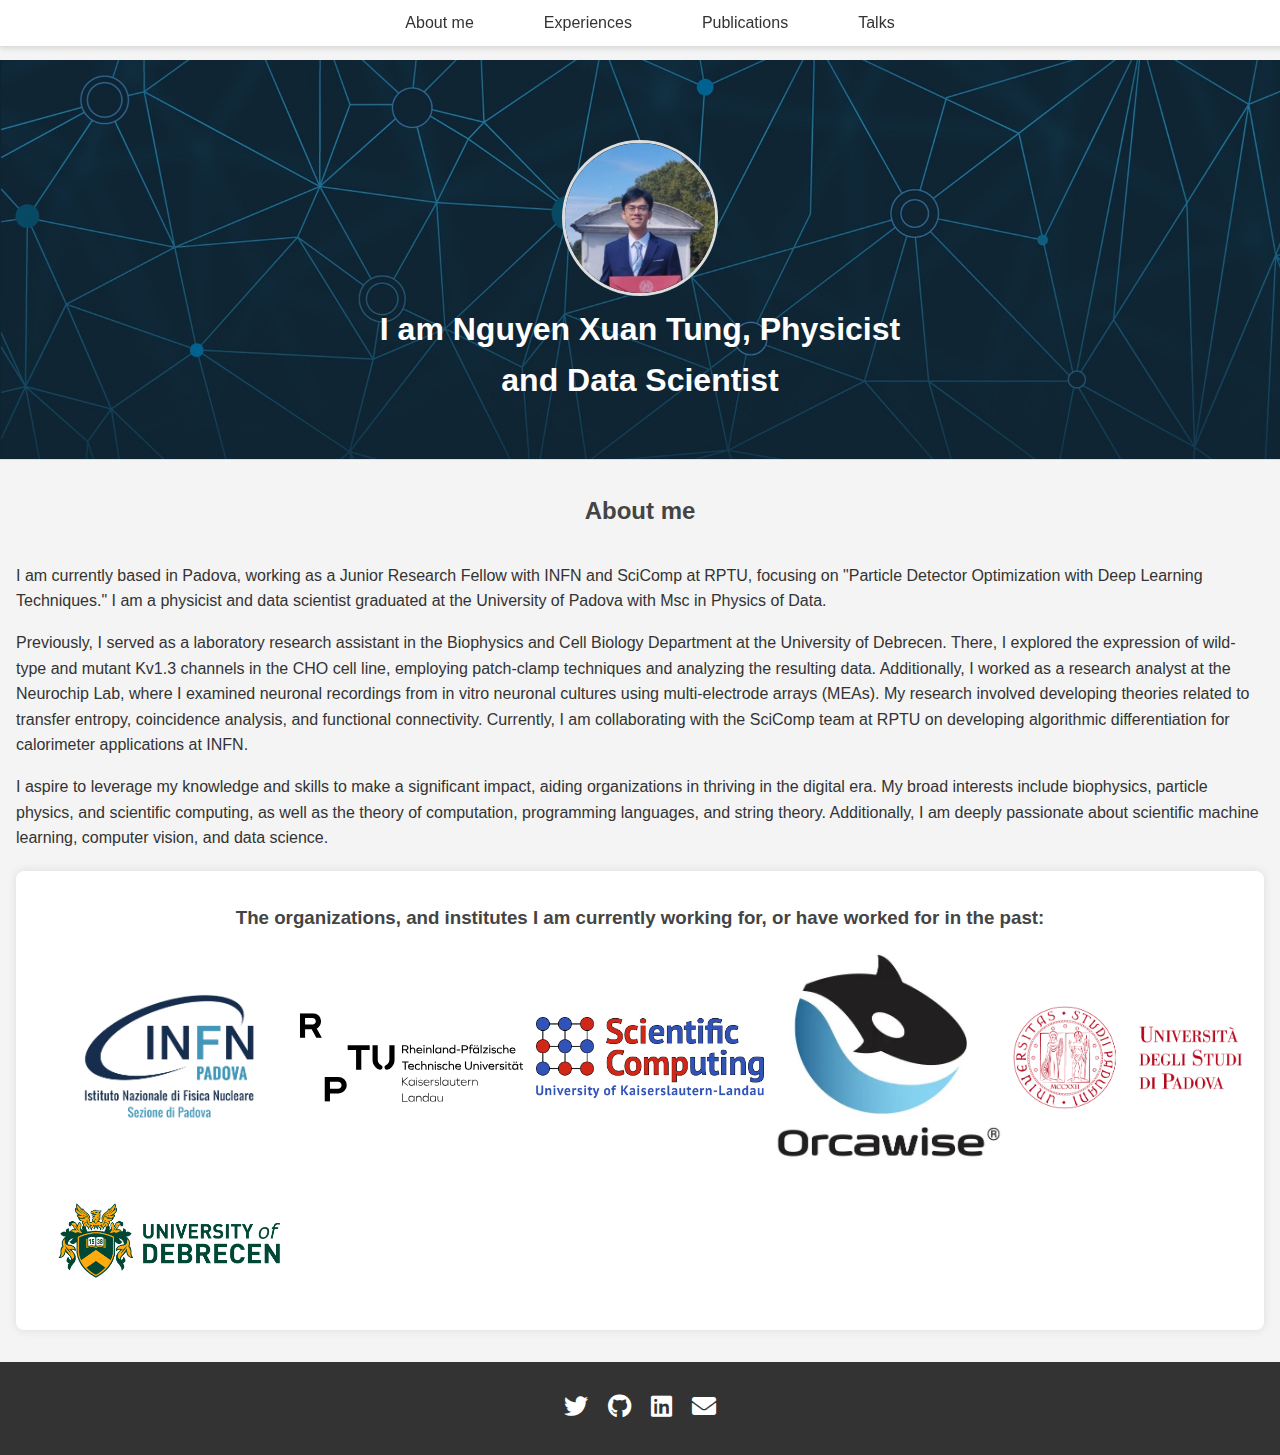
==== index.html @ 081426d7 "Update" ====
<!DOCTYPE HTML>
<html>
<head>
    <title>Nguyen Xuan Tung</title>
    <meta charset="utf-8" />
    <meta name="viewport" content="width=device-width, initial-scale=1, user-scalable=no" />
    <link rel="stylesheet" href="assets/css/main.css" />
    <link rel="stylesheet" type="text/css" href="assets/css/styles.css" />
    <link rel="shortcut icon" type="image/x-icon" href="images/favicon/favicon.ico?" />
    <meta name="google-site-verification" content="pSEhyk-pzzrIVkWPV1Ul96aa9kQzAQchUKlB59M6P-0" />
    <!-- FontAwesome CDN -->
    <link rel="stylesheet" href="https://cdnjs.cloudflare.com/ajax/libs/font-awesome/5.15.4/css/all.min.css" />
    <meta name="viewport" content="width=device-width, initial-scale=1">
</head>

<body class="is-preload">

<!-- Navigation -->
<nav>
    <div class="nav navbar-nav navbar-nav-first">
        <ul>
            <li><a href="index.html">About me</a></li>
            <li><a href="experiences.html">Experiences</a></li>
            <li><a href="publications.html">Publications</a></li>
            <li><a href="talks.html">Talks</a></li>
        </ul>
    </div>
</nav>

<!-- Header -->
<header id="header">
    <div class="inner">
        <a href="#" class="image avatar"><img src="images/avatar.jpeg" alt="" class="avatar-image"/></a>
        <h1 class="white-text"><strong>I am Nguyen Xuan Tung</strong>, Physicist<br />
        and Data Scientist<br /> </h1>
    </div>
</header>

<!-- Main -->
<div id="main">
    <!-- One -->
    <section id="one">
        <header class="major">
            <h2>About me</h2>
        </header>
        <p>I am currently based in Padova, working as a Junior Research Fellow with INFN and SciComp at RPTU, focusing on "Particle Detector Optimization with Deep Learning Techniques." I am a physicist and data scientist graduated at the University of Padova with Msc in Physics of Data.</p>
        <p>Previously, I served as a laboratory research assistant in the Biophysics and Cell Biology Department at the University of Debrecen. There, I explored the expression of wild-type and mutant Kv1.3 channels in the CHO cell line, employing patch-clamp techniques and analyzing the resulting data. Additionally, I worked as a research analyst at the Neurochip Lab, where I examined neuronal recordings from in vitro neuronal cultures using multi-electrode arrays (MEAs). My research involved developing theories related to transfer entropy, coincidence analysis, and functional connectivity.
            Currently, I am collaborating with the SciComp team at RPTU on developing algorithmic differentiation for calorimeter applications at INFN.</p>
        <p>I aspire to leverage my knowledge and skills to make a significant impact, aiding organizations in thriving in the digital era. My broad interests include biophysics, particle physics, and scientific computing, as well as the theory of computation, programming languages, and string theory. Additionally, I am deeply passionate about scientific machine learning, computer vision, and data science.</p>

        <!-- Affiliations Section -->
        <div class="affiliations-section">
            <h3>The organizations, and institutes I am currently working for, or have worked for in the past:</h3>
            <div class="affiliations-grid">
                <div class="affiliation-item">
                    <a href="https://www.pd.infn.it/eng/"><img src="images/infn.png" alt="INFN Logo" /></a>
                </div>
                <div class="affiliation-item">
                    <a href="https://www.uni-kl.de/en/"><img src="images/RPTU_Logo.svg" alt="RPTU Logo" /></a>
                </div>
                <div class="affiliation-item">
                    <a href="https://www.scicomp.uni-kl.de"><img src="images/scicomp_rptu_old_color_layer_1_141.png" alt="SciComp Logo" /></a>
                </div>
                <div class="affiliation-item">
                    <a href="https://www.orcawise.com"><img src="images/orcawise-logo.png" alt="Orcawise Logo" /></a>
                </div>
                <div class="affiliation-item">
                    <a href="https://www.unipd.it/en/"><img src="images/unipd-universita-di-padova.png" alt="University of Padova Logo" /></a>
                </div>
                <div class="affiliation-item">
                    <a href="https://edu.unideb.hu/"><img src="images/ud-logo-en.png" alt="University of Debrecen Logo" /></a>
                </div>
            </div>
        </div>
    </section>
</div>

<!-- Footer -->
<footer id="footer">
    <div class="inner">
        <ul class="icons">
            <li><a href="https://x.com/XunTngNguyn13" class="icon brands fab fa-twitter"><span class="label"></span></a></li>
            <li><a href="https://github.com/Tungcg1906" class="icon brands fab fa-github"><span class="label"></span></a></li>
            <li><a href="https://www.linkedin.com/in/tungnguyen1998/" class="icon brands fab fa-linkedin"><span class="label"></span></a></li>
            <li><a href="mailto:tungcg1906@gmail.com" class="icon solid fas fa-envelope"><span class="label"></span></a></li>
        </ul>
    </div>
</footer>

</body>
</html>
---- assets/css/main.css ----
/* main.css */

html, body {
    height: 100%;
    margin: 0;
    padding: 0;
}

body {
    font-family: Arial, sans-serif;
    line-height: 1.6;
    color: #333;
    background-color: #f4f4f4;
    display: flex;
    flex-direction: column;
}

a {
    color: #007bff;
    text-decoration: none;
}

a:hover {
    text-decoration: underline;
}

h1, h2, h3 {
    color: #444;
    margin-top: 0;
}

ul {
    padding: 0;
    list-style: none;
}

img {
    max-width: 100%;
    height: auto;
}

/* Header */
#header {
    background-image: url('bg.jpg'); 
    background-size: cover;
    background-position: center;
    padding: 2em 0;
    text-align: center;
    border-bottom: 1px solid #ddd;
}

#header .inner {
    max-width: 800px;
    margin: 0 auto;
    color: #e0e0e0; /* Change the text color to white for better contrast with the background image */
}

#header .avatar-image {
    width: 150px;
    height: 150px;
    border-radius: 50%;
    border: 3px solid #ddd;
}

/* Main content */
#wrapper {
    flex: 1;
}

#main {
    padding: 2em 1em;
}

#main .major {
    text-align: center;
    margin-bottom: 2em;
}

/* Navigation bar */

/* Responsive adjustments */
@media screen and (max-width: 768px) {
    .nav ul {
        display: flex;
        flex-direction: column;
        align-items: center;
    }

    .nav ul li {
        float: none;
        margin-bottom: 10px; /* Adjust spacing between menu items */
    }
}

/* Affiliations section */
.affiliations-section {
    background: #fff;
    padding: 2em;
    border-radius: 8px;
    box-shadow: 0 0 10px rgba(0,0,0,0.1);
    margin-top: 2em;
}

.affiliations-section h3 {
    text-align: center;
    margin-bottom: 1em;
}

.affiliations-grid {
    display: flex;
    flex-wrap: wrap;
    justify-content: center;
    gap: 20px;
}

.experience-item {
    background: #fff;
    padding: 20px;
    border-radius: 8px;
    box-shadow: 0 0 10px rgba(0,0,0,0.1);
    margin-bottom: 20px;
}

.experience-item h3 {
    display: flex;
    align-items: center;
    margin-bottom: 10px;
}

.experience-item h3 img {
    max-width: 80px;
    margin-left: 10px;
}

.experience-item .details {
    font-size: 1.1em;
    color: #555;
    margin-bottom: 10px;
}

.experience-item .bullet-points {
    font-size: 1.1em;
    line-height: 1.6;
}

.experience-item .bullet-points li {
    margin-bottom: 8px;
}

.experience-item ul {
    list-style: disc; /* This will show standard disc bullet points */
  }

/* Footer */
#footer {
    background: #333;
    color: #fff;
    padding: 1em 0;
    text-align: center;
}

#footer .inner {
    max-width: 800px;
    margin: 0 auto;
}

#footer .icons {
    display: flex;
    justify-content: center;
    list-style: none;
    padding: 0;
}

#footer .icons li {
    margin: 0 10px;
}

#footer .icons a {
    color: #fff;
    font-size: 1.5em;
}

#footer .icons a:hover {
    color: #007bff;
}

/* FontAwesome icons */
@import url('https://cdnjs.cloudflare.com/ajax/libs/font-awesome/5.15.4/css/all.min.css');
---- assets/css/styles.css ----
/* styles.css */

/* Navigation */
nav {
    background-color: transparent;
    padding: 10px;
    border-bottom: none;
    text-align: center;
}

nav ul {
    margin: 0;
    padding: 0;
    list-style: none;
    display: flex;
    justify-content: center;
}

nav ul li {
    display: inline;
    margin: 0 15px;
}

nav ul li a {
    color: #333;
    text-decoration: none;
    padding: 10px 20px;
}

nav ul li a:hover {
    background-color: #e0e0e0;
    border-radius: 4px;
}

/* Affiliations Section */
.affiliations-section {
    margin-top: 20px;
}

.affiliations-section h3 {
    margin-bottom: 10px;
}

.affiliations-section img {
    max-width: 100%;
    height: auto;
    margin: 10px;
    vertical-align: middle;
}

.affiliations-section .affiliation-item {
    display: flex;
    justify-content: center;
    align-items: center;
    margin-bottom: 10px;
}

.affiliations-grid {
    display: grid;
    grid-template-columns: repeat(auto-fit, minmax(200px, 1fr));
    gap: 10px;
}

/* Custom Hover Effects */
.nav.navbar-nav.navbar-nav-first li a:hover {
    text-decoration: underline;
}
html, body {
    height: 100%;
    margin: 0;
    display: flex;
    flex-direction: column;
}

body {
    font-family: Arial, sans-serif;
    line-height: 1.6;
    color: #333;
    background-color: #f4f4f4;
}

.content {
    flex: 1;
    display: flex;
    flex-direction: column;
}

#main {
    flex: 1;
}

#footer {
    background: #333;
    color: #fff;
    padding: 1em 0;
    text-align: center;
}
/* Navigation */
nav {
    background-color: #fff; /* Ensure the background color is solid for readability */
    padding: 10px;
    border-bottom: 1px solid #ddd; /* Add a border for separation */
    text-align: center;
    width: 100%; /* Ensure it spans the full width */
    position: fixed; /* Fix the navigation bar at the top */
    top: 0;
    left: 0;
    z-index: 1000; /* Ensure it stays on top of other elements */
    box-shadow: 0 2px 5px rgba(0,0,0,0.1); /* Add a subtle shadow for depth */
}

body {
    margin-top: 60px; /* Add margin to the top of the body to prevent content from being hidden behind the nav */
}

nav ul {
    margin: 0;
    padding: 0;
    list-style: none;
    display: flex;
    justify-content: center;
}

nav ul li {
    display: inline;
    margin: 0 15px;
}

nav ul li a {
    color: #333;
    text-decoration: none;
    padding: 10px 20px;
}

nav ul li a:hover {
    background-color: #e0e0e0;
    border-radius: 4px;
}

/* Adjust the header padding to account for fixed navigation */
#header {
    padding-top: 80px; /* Adjust as necessary for your design */
}
.white-text {
    color: #fff; /* White color */
}
html {
    overflow-y: scroll;
}
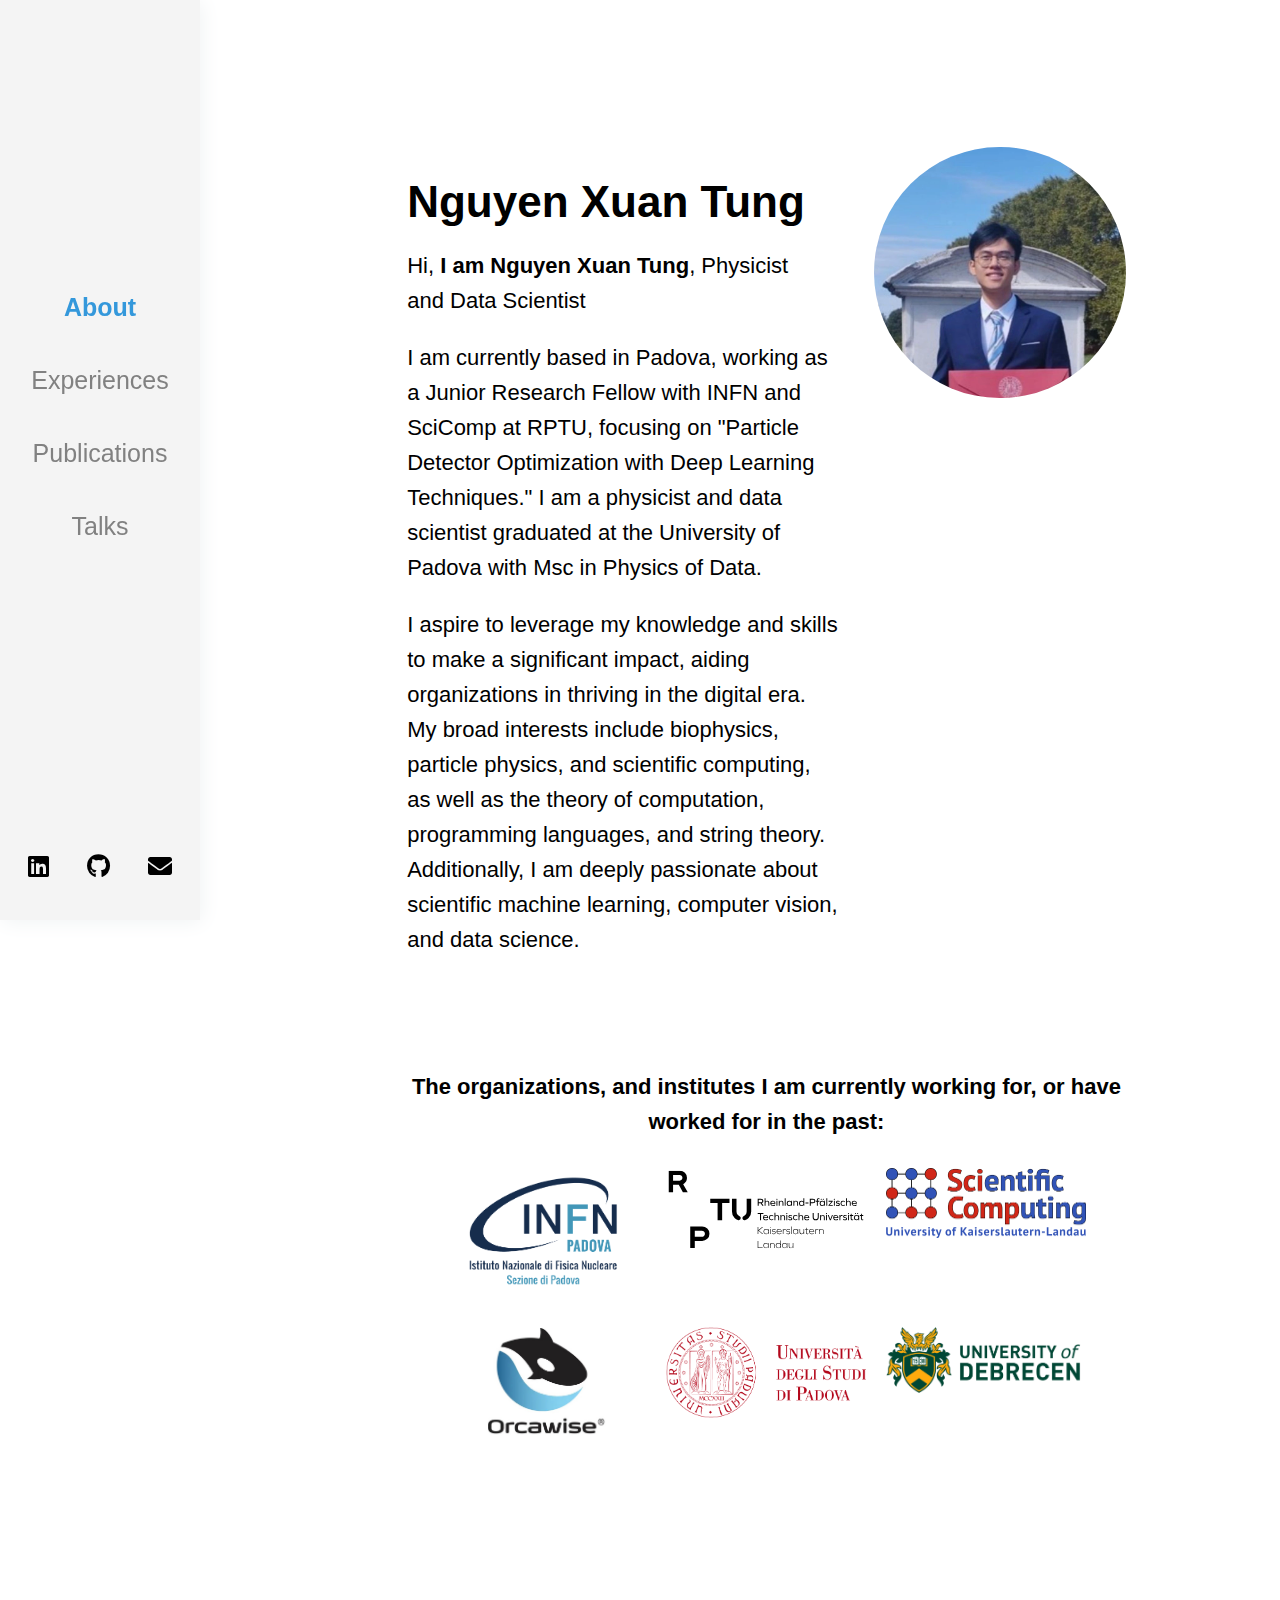
==== commit b2218135: "Update the template" ====
--- a/index.html
+++ b/index.html
@@ -1,56 +1,66 @@
 <!DOCTYPE HTML>
 <html>
 <head>
-    <title>Nguyen Xuan Tung</title>
     <meta charset="utf-8" />
     <meta name="viewport" content="width=device-width, initial-scale=1, user-scalable=no" />
-    <link rel="stylesheet" href="assets/css/main.css" />
-    <link rel="stylesheet" type="text/css" href="assets/css/styles.css" />
-    <link rel="shortcut icon" type="image/x-icon" href="images/favicon/favicon.ico?" />
+    <link rel="stylesheet" href="stylesheet.css">
+    <link rel="shortcut icon" type="image/x-icon" href="images/favicon/favicon.ico" />
+    <link rel="icon" type="image/png" sizes="32x32" href="images/favicon/favicon-32x32.png" />
+    <link rel="icon" type="image/png" sizes="16x16" href="images/favicon/favicon-16x16.png" />
+    <link rel="apple-touch-icon" sizes="180x180" href="images/favicon/apple-touch-icon.png" />
+    <link rel="manifest" href="images/favicon/site.webmanifest" />
+    <link rel="mask-icon" href="images/favicon/safari-pinned-tab.svg" color="#5bbad5">
+    <meta name="msapplication-TileColor" content="#da532c">
+    <meta name="msapplication-config" content="images/favicon/browserconfig.xml">
+    <meta name="theme-color" content="#ffffff">
     <meta name="google-site-verification" content="pSEhyk-pzzrIVkWPV1Ul96aa9kQzAQchUKlB59M6P-0" />
     <!-- FontAwesome CDN -->
     <link rel="stylesheet" href="https://cdnjs.cloudflare.com/ajax/libs/font-awesome/5.15.4/css/all.min.css" />
     <meta name="viewport" content="width=device-width, initial-scale=1">
 </head>
 
-<body class="is-preload">
+<body class="index-background">
 
-<!-- Navigation -->
-<nav>
-    <div class="nav navbar-nav navbar-nav-first">
-        <ul>
-            <li><a href="index.html">About me</a></li>
-            <li><a href="experiences.html">Experiences</a></li>
-            <li><a href="publications.html">Publications</a></li>
-            <li><a href="talks.html">Talks</a></li>
-        </ul>
+    <div class="sidenav">
+        <div class="navblock">
+            <div class="navblock_text">
+                <a id="about-link" class="nav-link" href="./index.html">About</a>
+                <a id="experiences-link" class="nav-link" href="./experiences.html">Experiences</a>
+                <a id="research-link" class="nav-link" href="./publications.html">Publications</a>
+                <a id="portfolio-link" class="nav-link" href="./talks.html">Talks</a>
+            </div>
+        </div>
+        <div class="social_links">
+            <a class="about_links" target="blank" href="https://www.linkedin.com/in/tungnguyen1998/">
+                <i class="fab fa-linkedin"></i>
+            </a>
+            <a class="about_links" target="blank" href="https://github.com/Tungcg1906">
+                <i class="fab fa-github"></i>
+            </a>
+            <a class="about_links" target="blank" href="mailto:tungcg1906@gmail.com">
+                <i class="icon solid fas fa-envelope"></i>
+            </a>
+        </div>
     </div>
-</nav>
-
-<!-- Header -->
-<header id="header">
-    <div class="inner">
-        <a href="#" class="image avatar"><img src="images/avatar.jpeg" alt="" class="avatar-image"/></a>
-        <h1 class="white-text"><strong>I am Nguyen Xuan Tung</strong>, Physicist<br />
-        and Data Scientist<br /> </h1>
-    </div>
-</header>
-
-<!-- Main -->
-<div id="main">
-    <!-- One -->
-    <section id="one">
-        <header class="major">
-            <h2>About me</h2>
-        </header>
-        <p>I am currently based in Padova, working as a Junior Research Fellow with INFN and SciComp at RPTU, focusing on "Particle Detector Optimization with Deep Learning Techniques." I am a physicist and data scientist graduated at the University of Padova with Msc in Physics of Data.</p>
-        <p>Previously, I served as a laboratory research assistant in the Biophysics and Cell Biology Department at the University of Debrecen. There, I explored the expression of wild-type and mutant Kv1.3 channels in the CHO cell line, employing patch-clamp techniques and analyzing the resulting data. Additionally, I worked as a research analyst at the Neurochip Lab, where I examined neuronal recordings from in vitro neuronal cultures using multi-electrode arrays (MEAs). My research involved developing theories related to transfer entropy, coincidence analysis, and functional connectivity.
-            Currently, I am collaborating with the SciComp team at RPTU on developing algorithmic differentiation for calorimeter applications at INFN.</p>
-        <p>I aspire to leverage my knowledge and skills to make a significant impact, aiding organizations in thriving in the digital era. My broad interests include biophysics, particle physics, and scientific computing, as well as the theory of computation, programming languages, and string theory. Additionally, I am deeply passionate about scientific machine learning, computer vision, and data science.</p>
+    
+    <div class="main">
+        <div class="profile-container">
+            <div class="profile-text">
+                <h1>Nguyen Xuan Tung</h1>
+                <p>Hi, <strong>I am Nguyen Xuan Tung</strong>, Physicist<br />
+                   and Data Scientist<br /> 
+                </p>
+                <p>I am currently based in Padova, working as a Junior Research Fellow with INFN and SciComp at RPTU, focusing on "Particle Detector Optimization with Deep Learning Techniques." I am a physicist and data scientist graduated at the University of Padova with Msc in Physics of Data.</p>
+                <p>I aspire to leverage my knowledge and skills to make a significant impact, aiding organizations in thriving in the digital era. My broad interests include biophysics, particle physics, and scientific computing, as well as the theory of computation, programming languages, and string theory. Additionally, I am deeply passionate about scientific machine learning, computer vision, and data science.</p>
+            </div>
+            <div class="profile-photo">
+                <img src="./images/avatar.webp" alt="Nguyen Xuan Tung" class="about_photo">
+            </div>
+        </div>
 
         <!-- Affiliations Section -->
         <div class="affiliations-section">
-            <h3>The organizations, and institutes I am currently working for, or have worked for in the past:</h3>
+            <h4>The organizations, and institutes I am currently working for, or have worked for in the past:</h4>
             <div class="affiliations-grid">
                 <div class="affiliation-item">
                     <a href="https://www.pd.infn.it/eng/"><img src="images/infn.png" alt="INFN Logo" /></a>
@@ -62,8 +72,8 @@
                     <a href="https://www.scicomp.uni-kl.de"><img src="images/scicomp_rptu_old_color_layer_1_141.png" alt="SciComp Logo" /></a>
                 </div>
                 <div class="affiliation-item">
-                    <a href="https://www.orcawise.com"><img src="images/orcawise-logo.png" alt="Orcawise Logo" /></a>
-                </div>
+                    <a href="https://www.orcawise.com"><img src="images/orcawise-logo.png" alt="Orcawise Logo" style="max-width: 60%; height: auto;" /></a>
+                </div>                
                 <div class="affiliation-item">
                     <a href="https://www.unipd.it/en/"><img src="images/unipd-universita-di-padova.png" alt="University of Padova Logo" /></a>
                 </div>
@@ -72,20 +82,36 @@
                 </div>
             </div>
         </div>
-    </section>
-</div>
 
-<!-- Footer -->
-<footer id="footer">
-    <div class="inner">
-        <ul class="icons">
-            <li><a href="https://x.com/XunTngNguyn13" class="icon brands fab fa-twitter"><span class="label"></span></a></li>
-            <li><a href="https://github.com/Tungcg1906" class="icon brands fab fa-github"><span class="label"></span></a></li>
-            <li><a href="https://www.linkedin.com/in/tungnguyen1998/" class="icon brands fab fa-linkedin"><span class="label"></span></a></li>
-            <li><a href="mailto:tungcg1906@gmail.com" class="icon solid fas fa-envelope"><span class="label"></span></a></li>
-        </ul>
     </div>
-</footer>
+    
+    <script>
+        // Function to highlight the current active link
+        function setActiveLink() {
+            const links = document.querySelectorAll('.navblock_text a');
+            links.forEach(link => {
+                link.classList.remove('active');
+            });
 
+            // Get the current URL
+            const currentPath = window.location.pathname;
+
+            // Set the active class based on the current URL
+            if (currentPath.includes('index.html')) {
+                document.getElementById('about-link').classList.add('active');
+            } else if (currentPath.includes('experiences.html')) {
+                document.getElementById('experiences-link').classList.add('active');
+            } else if (currentPath.includes('research.html')) {
+                document.getElementById('research-link').classList.add('active');
+            } else if (currentPath.includes('portfolio.html')) {
+                document.getElementById('portfolio-link').classList.add('active');
+            } else if (currentPath.includes('blog.html')) {
+                document.getElementById('blog-link').classList.add('active');
+            }
+        }
+
+        // Call the function to set the active link on page load
+        window.onload = setActiveLink;
+    </script>
 </body>
 </html>
--- a/stylesheet.css
+++ b/stylesheet.css
@@ -0,0 +1,408 @@
+body {
+  font-family: "Lato", sans-serif;
+}
+
+/* Style page content */
+/* Background styling for only index.html */
+body.index-background {
+  /*background-image: url('./images/collision.gif'); */
+  background-size: cover; /* Ensures the background image covers the entire body */
+  background-repeat: no-repeat; /* Prevents the background image from repeating */
+  background-attachment: fixed; /* Keeps the background image fixed in the viewport */
+  height: 100vh; /* Make sure background covers full height of viewport */
+}
+
+.main {
+  margin-left: 20%; /* Same as your original styling */
+  font-size: 22px; /* Increased text size for scrolling */
+  line-height: 35px;
+  padding: 10%;
+  z-index: 1; /* Ensure content appears above background */
+  position: relative; /* Ensure content stays on top of background */
+}
+
+.sidenav {
+  height: 100%;
+  width: 20%;
+  position: fixed;
+  z-index: 1;
+  top: 0;
+  left: 0;
+  box-shadow: 2px 2px 20px #F0F3F4;
+  overflow-x: hidden;
+  display: flex;
+  flex-direction: column;
+  justify-content: space-between;
+}
+
+.navblock {
+  margin:auto;
+  width: 100%;
+}
+
+.navblock_text {
+  margin: auto;
+  width: 100%;
+  padding-top: 15%;
+  padding-bottom: 15%;
+}
+
+.navblock_text a {
+  padding: 26px 16px 26px 16px;
+  text-decoration: none;
+  text-align: center;
+  font-size: 25px;
+  color: #818181;
+  display: block;
+}
+
+.navblock_text a:hover {
+  color: #CFD8DC;
+}
+
+.footer {
+  position: relative;
+  left: 0;
+  bottom: 0;
+  width: 100%;
+  color: #818181;
+  text-align: center;
+}
+
+
+a {
+  color: #3498DB;
+  text-decoration: none;
+}
+
+.about_photo{
+  display: block;
+  margin-top: 5%;
+  width: 300px;
+  height:300px;
+  object-fit:cover;
+  border-radius:50%;
+  margin-left: auto;
+  margin-right: auto;
+}
+
+.about_logo{
+  display: block;
+  width: 40%;
+  margin-left: auto;
+  margin-right: auto;
+}
+
+.about_text {
+  text-align: center;
+}
+
+.about_links {
+  text-align: center;
+  padding: 5% 5% 5% 5%;
+}
+
+
+@media screen and (max-width: 700px) {
+  .sidenav {
+    width: 100%;
+    height: auto;
+    position: relative;
+    box-shadow: 0px 10px 40px #F0F3F4;
+  }
+  .sidenav a {
+    text-align: center;
+    float: none;
+  }
+  .navblock_text a {
+    padding: 16px;
+  }
+  .footer {
+    display: none;
+  }
+  .main {
+    margin-left: 0;
+    padding: 20% 4% 20% 4%;
+  }
+
+  .portfolio_image {
+    display: block;
+    max-width: 80%;
+  }
+}
+
+@media screen and (max-width: 1100px) {
+  .blog-container > div {
+    width: 100%;
+    min-height: 30vh;
+    margin: 10% 0% 10% 0%;
+  }
+  .portfolio-container > div {
+    width: 100%;
+  }
+
+}
+
+.about_links {
+  text-decoration: none;
+  color: black; /* Make the icons black */
+  font-size: 1.5em; /* Adjust the size as needed */
+  margin: 0 10px;
+}
+/* ################For index.html############### */
+.about_links i {
+  display: inline-block;
+  margin-right: 0; /* Remove any additional margin */
+}
+
+.about_links:hover {
+  color: #3498DB; /* Change color on hover if desired */
+}
+
+/* #################For experiences.html############## */
+body.experiences-page {
+  display: flex;
+  justify-content: center;
+  align-items: center;
+  flex-direction: column;
+  min-height: 100vh; /* Full height of the viewport */
+  margin: 0;
+}
+
+body.experiences-page .sidenav {
+  position: fixed;
+  left: 0;
+}
+
+body.experiences-page .experiences-content {
+  display: flex;
+  justify-content: center;
+  align-items: center;
+  flex-direction: column;
+  padding: 20px;
+}
+
+body.experiences-page .experience-item {
+  width: 100%;
+  max-width: 800px; /* Set a max-width to prevent it from getting too wide */
+  margin: 20px 0; /* Space between experience items */
+}
+
+/* #################For talks.html############## */
+body.talks-page {
+  display: flex;
+  justify-content: center;
+  align-items: center;
+  flex-direction: column;
+  min-height: 100vh; /* Full height of the viewport */
+  margin: 0;
+}
+
+body.talks-page .sidenav {
+  position: fixed;
+  left: 0;
+}
+
+body.talks-page .talks-content {
+  display: flex;
+  justify-content: center;
+  align-items: center;
+  flex-direction: column;
+  padding: 20px;
+}
+
+body.talks-page .talk-item {
+  width: 100%;
+  max-width: 800px; /* Set a max-width to prevent it from getting too wide */
+  margin: 20px 0; /* Space between talk items */
+}
+
+/* CSS for publications.html */
+body.publications-page {
+  display: flex;
+  justify-content: center;
+  align-items: center;
+  flex-direction: column;
+  min-height: 100vh; /* Full height of the viewport */
+  margin: 0;
+}
+
+body.publications-page .sidenav {
+  position: fixed;
+  left: 0;
+}
+
+body.publications-page .publications-content {
+  display: flex;
+  justify-content: center;
+  align-items: center;
+  flex-direction: column;
+  padding: 20px;
+}
+
+body.publications-page .publication-item {
+  width: 100%;
+  max-width: 800px; /* Set a max-width to prevent it from getting too wide */
+  margin: 20px 0; /* Space between publication items */
+}
+
+
+.sidenav {
+  width: 200px; /* Adjust width as needed */
+  position: fixed;
+  top: 0;
+  left: 0;
+  height: 100%;
+  background-color: #f4f4f4;
+  padding-top: 20px;
+  display: flex;
+  flex-direction: column;
+  justify-content: space-between;
+}
+
+.navblock_text {
+  display: flex;
+  flex-direction: column;
+  align-items: center;
+}
+
+.navblock_text a {
+  padding: 12px; /* Adjust padding for space around text */
+  margin-bottom: 20px; /* Increase margin to create space between links */
+  text-decoration: none;
+  text-align: center;
+  font-size: 25px;
+  color: #818181;
+  width: 100%;
+}
+
+.navblock_text a:hover {
+  color: #CFD8DC;
+}
+
+.navblock_text a.active {
+  color: #3498DB; /* Color for active link */
+  font-weight: bold;
+}
+
+.navblock_text a.active {
+  color: #3498DB; /* Color for active link */
+  font-weight: bold;
+}
+
+#main {
+  margin-left: 220px; /* Adjust to match sidebar width + some padding */
+  padding: 20px;
+  max-width: 800px;
+}
+
+header.major {
+  text-align: center;
+  margin-bottom: 40px;
+}
+
+header.major h2 {
+  font-size: 2.5em;
+}
+
+
+.affiliations-section {
+  text-align: center;
+  padding: 40px 0;
+}
+
+.affiliations-section h3 {
+  margin-bottom: 20px;
+  font-size: 1.8em;
+}
+
+.affiliations-grid {
+  display: flex;
+  flex-wrap: wrap;
+  justify-content: center;
+  gap: 20px;
+}
+
+.affiliation-item {
+  flex: 1 1 200px; /* Adjust the base width as needed */
+  max-width: 200px; /* Ensure items don’t get too wide */
+  text-align: center;
+}
+
+.affiliation-item img {
+  max-width: 100%;
+  height: auto;
+}
+
+.experience-item {
+  margin-bottom: 30px;
+}
+
+.experience-item h3 {
+  font-size: 1.5em;
+  margin-bottom: 10px;
+}
+
+.details {
+  display: flex;
+  align-items: center;
+  font-size: 1.1em;
+  margin-bottom: 10px;
+}
+
+.details img {
+  height: 30px; /* Adjust this to your preferred height */
+  max-width: 100px; /* Ensures images don't get too wide */
+  margin-left: 10px;
+}
+
+.bullet-points {
+  list-style-type: disc;
+  margin-left: 20px;
+}
+
+.bullet-points li {
+  margin-bottom: 10px;
+}
+
+.social_links {
+  display: flex;
+  justify-content: center;
+  padding: 10px;
+  margin-bottom: 20px;
+}
+
+.talk-item img {
+  max-width: 100px;  /* Adjust the width as needed */
+  height: auto;     /* Maintain aspect ratio */
+  display: inline-block;
+  vertical-align: middle;  /* Align images with text */
+  margin-left: 10px;  /* Space between text and image */
+}
+
+.profile-container {
+  display: flex;
+  align-items: flex-start; /* Align items to the top */
+  justify-content: space-between;
+  padding: 20px;
+}
+
+.profile-text {
+  max-width: 60%;
+}
+
+.profile-photo {
+  max-width: 35%;
+  display: flex;
+  justify-content: flex-end;
+  align-self: flex-start; /* Align the photo to the top */
+  margin-top: -20px; /* Adjust the top margin as needed */
+}
+
+.profile-photo img {
+  max-width: 100%;
+  height: auto;
+  border-radius: 50%;
+}
+
+
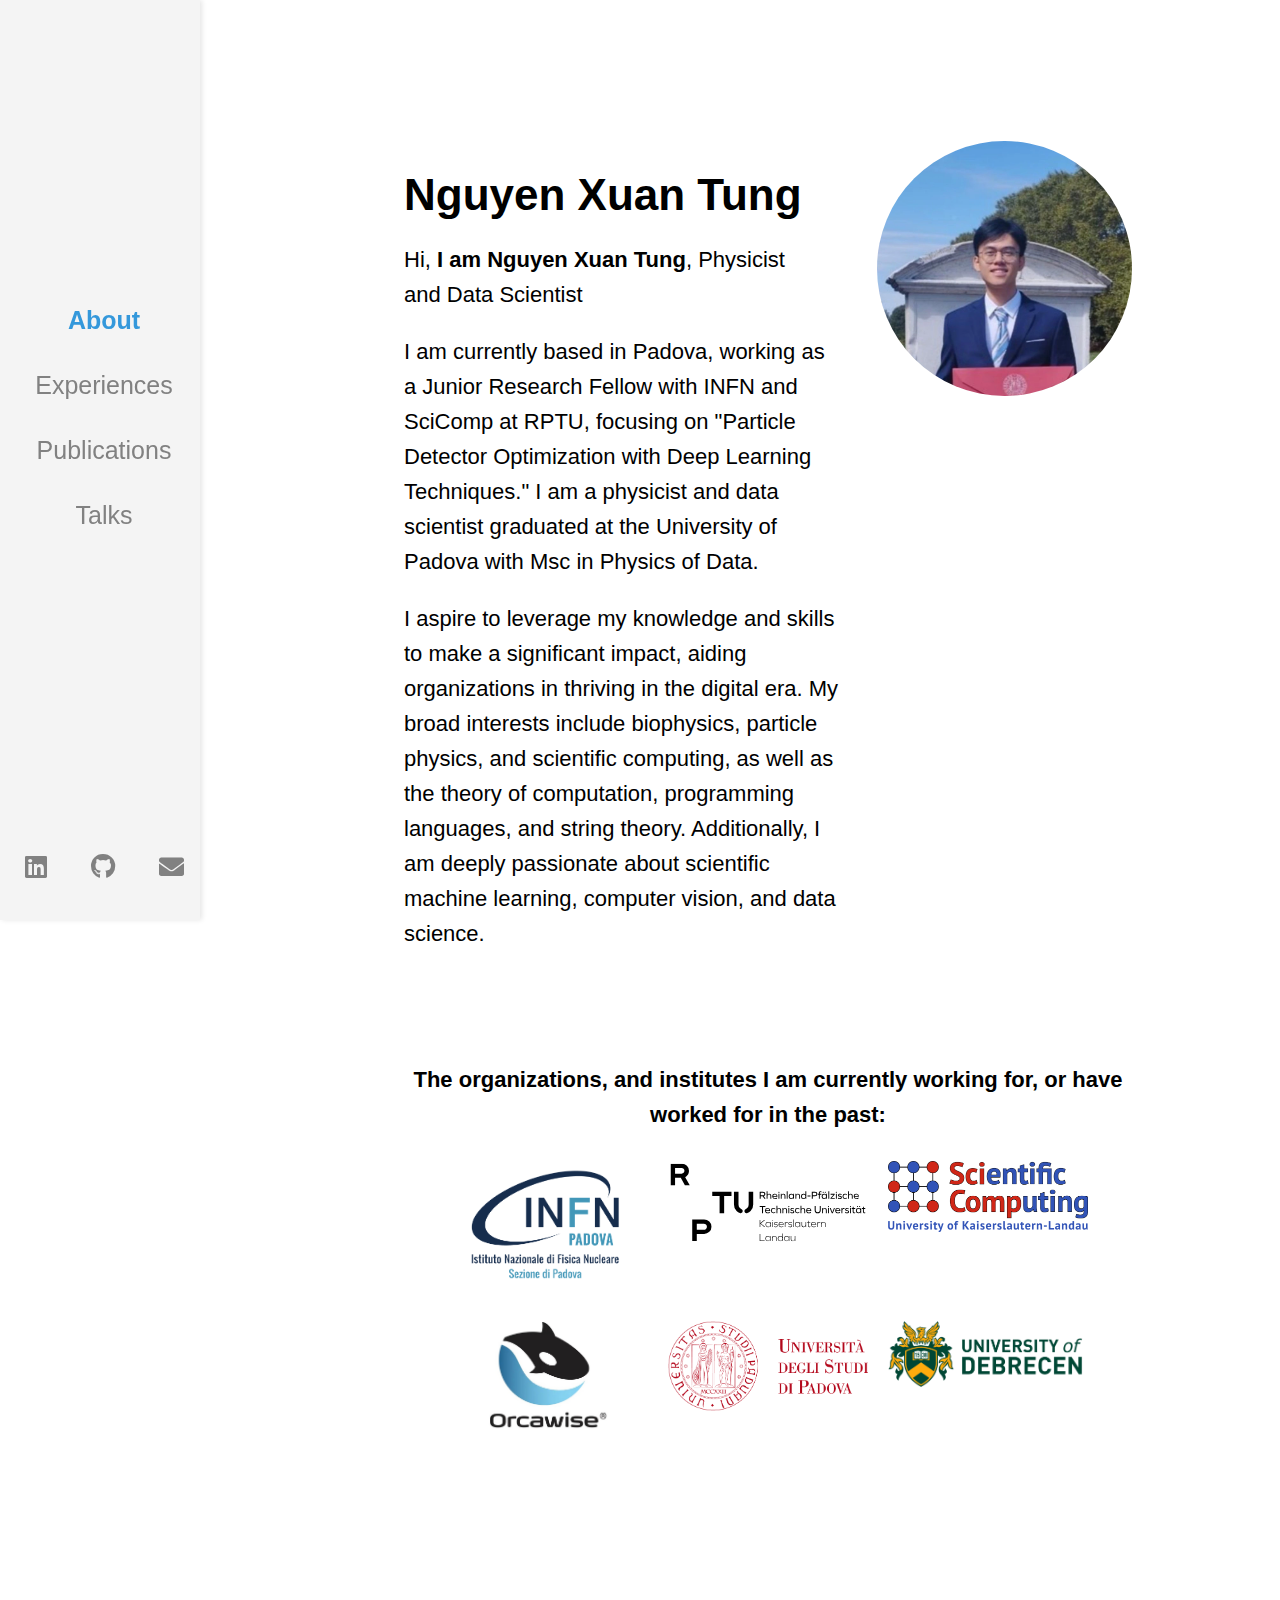
==== commit 20a19577: "Update" ====
--- a/index.html
+++ b/index.html
@@ -2,7 +2,7 @@
 <html>
 <head>
     <meta charset="utf-8" />
-    <meta name="viewport" content="width=device-width, initial-scale=1, user-scalable=no" />
+    <meta name="viewport" content="width=device-width, initial-scale=1" />
     <link rel="stylesheet" href="stylesheet.css">
     <link rel="shortcut icon" type="image/x-icon" href="images/favicon/favicon.ico" />
     <link rel="icon" type="image/png" sizes="32x32" href="images/favicon/favicon-32x32.png" />
--- a/stylesheet.css
+++ b/stylesheet.css
@@ -1,5 +1,7 @@
 body {
   font-family: "Lato", sans-serif;
+  margin: 0;
+  padding: 0;
 }
 
 /* Style page content */
@@ -22,17 +24,34 @@
 }
 
 .sidenav {
+  width: 250px;
+  position: fixed;
+  top: 0;
+  left: 0;
   height: 100%;
-  width: 20%;
-  position: fixed;
-  z-index: 1;
-  top: 0;
-  left: 0;
-  box-shadow: 2px 2px 20px #F0F3F4;
-  overflow-x: hidden;
-  display: flex;
-  flex-direction: column;
-  justify-content: space-between;
+  background-color: #111;
+  padding-top: 20px;
+  box-shadow: 2px 0 5px rgba(0,0,0,0.1);
+}
+
+.sidenav .navblock_text a {
+  padding: 8px 8px 8px 16px;
+  text-decoration: none;
+  font-size: 25px;
+  color: #818181;
+  display: block;
+}
+
+.sidenav .social_links a {
+  font-size: 25px;
+  color: #818181;
+  padding: 8px 8px 8px 16px;
+  display: block;
+}
+
+.content {
+  margin-left: 250px;
+  padding: 16px;
 }
 
 .navblock {
@@ -103,44 +122,39 @@
 }
 
 
-@media screen and (max-width: 700px) {
+/* Responsive styles for smaller screens */
+@media screen and (max-width: 768px) {
   .sidenav {
-    width: 100%;
-    height: auto;
-    position: relative;
-    box-shadow: 0px 10px 40px #F0F3F4;
-  }
-  .sidenav a {
-    text-align: center;
-    float: none;
-  }
-  .navblock_text a {
-    padding: 16px;
-  }
-  .footer {
-    display: none;
-  }
-  .main {
-    margin-left: 0;
-    padding: 20% 4% 20% 4%;
-  }
-
-  .portfolio_image {
-    display: block;
-    max-width: 80%;
-  }
-}
-
-@media screen and (max-width: 1100px) {
-  .blog-container > div {
-    width: 100%;
-    min-height: 30vh;
-    margin: 10% 0% 10% 0%;
-  }
-  .portfolio-container > div {
-    width: 100%;
-  }
-
+      width: 100%;
+      height: auto;
+      position: relative;
+  }
+
+  .sidenav .navblock_text a, .sidenav .social_links a {
+      text-align: center;
+      float: none;
+      padding: 8px 16px;
+  }
+
+  .content {
+      margin-left: 0;
+  }
+
+  .social_links {
+      display: flex;
+      justify-content: center;
+      padding: 10px 0;
+  }
+}
+
+@media screen and (max-width: 480px) {
+  .sidenav .navblock_text a, .sidenav .social_links a {
+      font-size: 20px;
+  }
+
+  .content {
+      padding: 8px;
+  }
 }
 
 .about_links {
@@ -215,35 +229,6 @@
   width: 100%;
   max-width: 800px; /* Set a max-width to prevent it from getting too wide */
   margin: 20px 0; /* Space between talk items */
-}
-
-/* CSS for publications.html */
-body.publications-page {
-  display: flex;
-  justify-content: center;
-  align-items: center;
-  flex-direction: column;
-  min-height: 100vh; /* Full height of the viewport */
-  margin: 0;
-}
-
-body.publications-page .sidenav {
-  position: fixed;
-  left: 0;
-}
-
-body.publications-page .publications-content {
-  display: flex;
-  justify-content: center;
-  align-items: center;
-  flex-direction: column;
-  padding: 20px;
-}
-
-body.publications-page .publication-item {
-  width: 100%;
-  max-width: 800px; /* Set a max-width to prevent it from getting too wide */
-  margin: 20px 0; /* Space between publication items */
 }
 
 
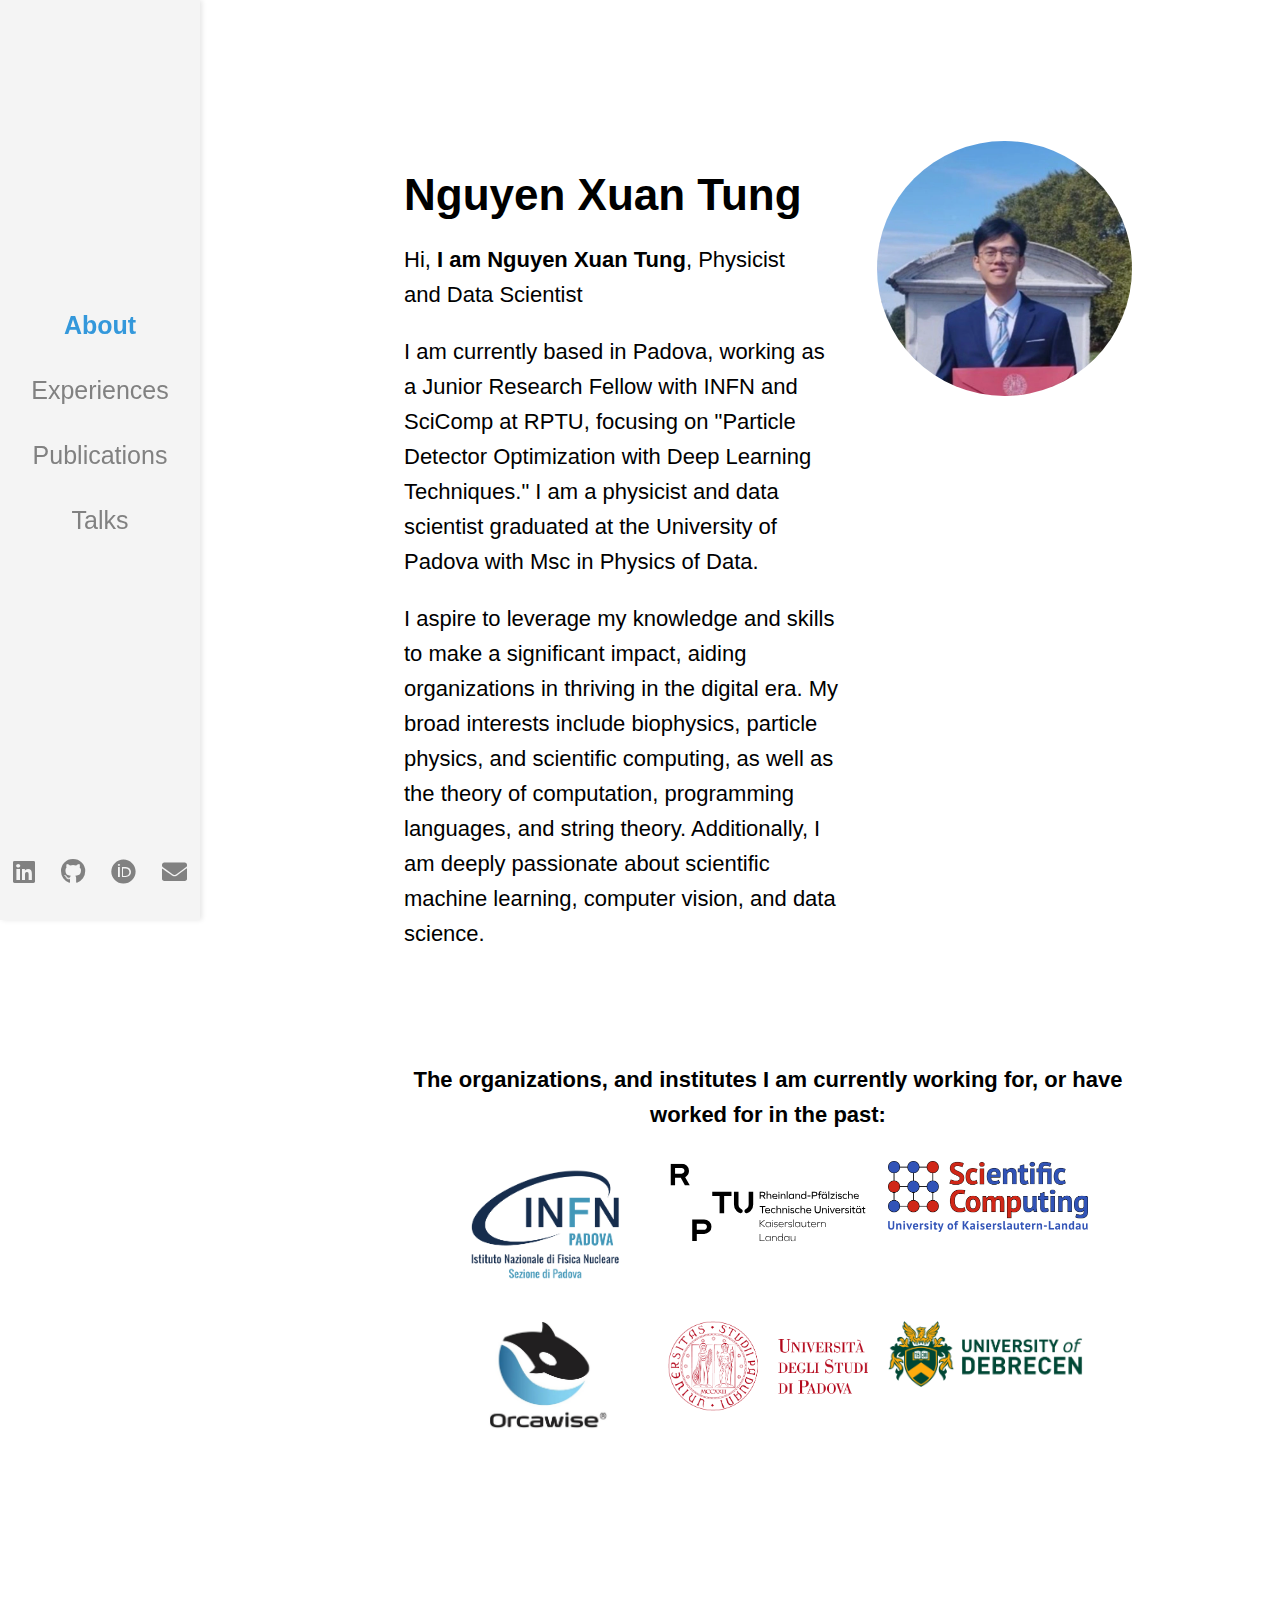
==== commit d6be72d4: "Update Orcid link" ====
--- a/index.html
+++ b/index.html
@@ -36,6 +36,9 @@
             </a>
             <a class="about_links" target="blank" href="https://github.com/Tungcg1906">
                 <i class="fab fa-github"></i>
+            </a>
+            <a class="about_links" target="blank" href="https://orcid.org/0009-0009-6527-441X">
+                <i class="fab fa-orcid"></i>
             </a>
             <a class="about_links" target="blank" href="mailto:tungcg1906@gmail.com">
                 <i class="icon solid fas fa-envelope"></i>
--- a/stylesheet.css
+++ b/stylesheet.css
@@ -35,7 +35,7 @@
 }
 
 .sidenav .navblock_text a {
-  padding: 8px 8px 8px 16px;
+  padding: 8px 8px 8px 8px;
   text-decoration: none;
   font-size: 25px;
   color: #818181;
@@ -45,7 +45,7 @@
 .sidenav .social_links a {
   font-size: 25px;
   color: #818181;
-  padding: 8px 8px 8px 16px;
+  padding: 3px 3px 3px 3px;
   display: block;
 }
 
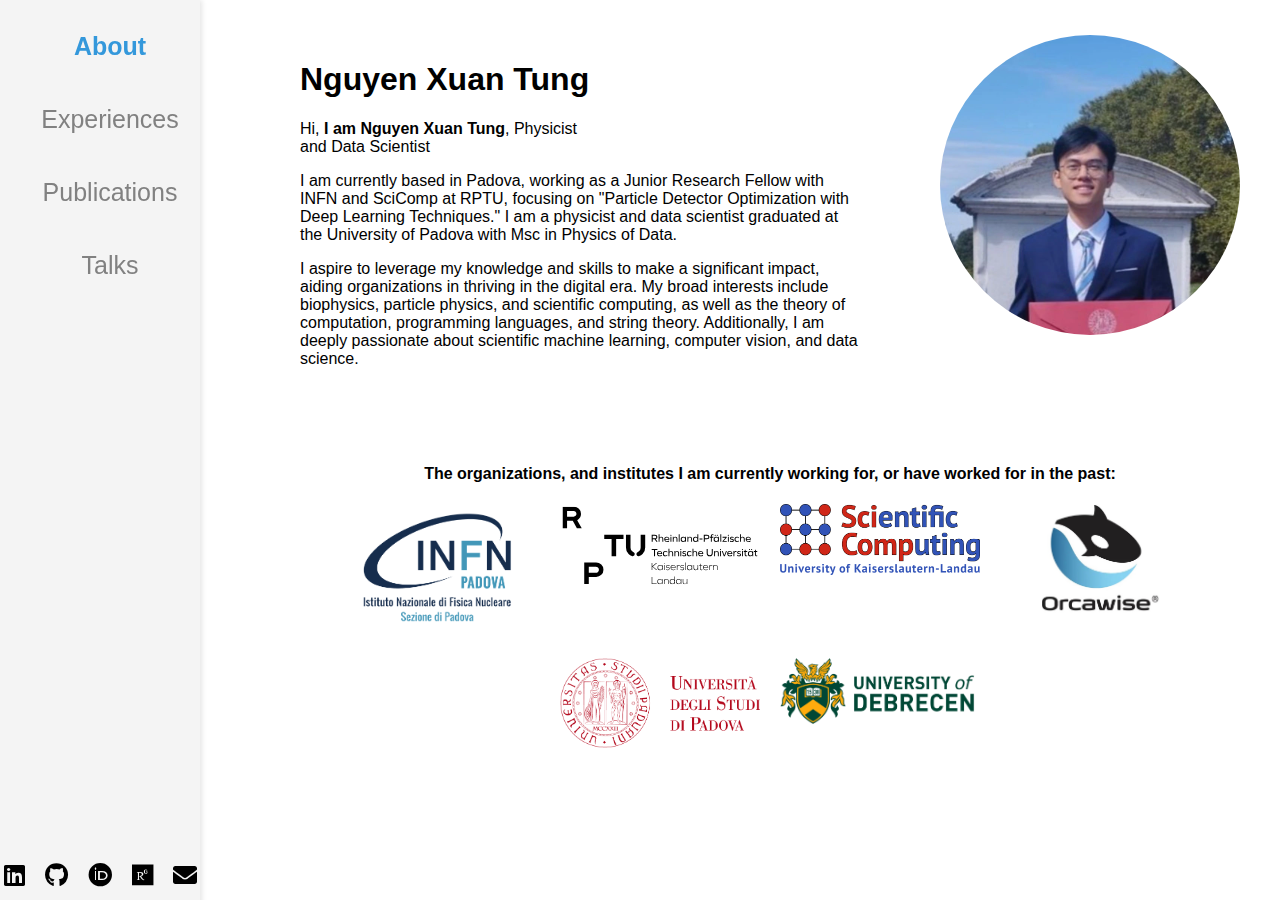
==== commit b849fbd1: "Update" ====
--- a/index.html
+++ b/index.html
@@ -39,6 +39,9 @@
             </a>
             <a class="about_links" target="blank" href="https://orcid.org/0009-0009-6527-441X">
                 <i class="fab fa-orcid"></i>
+            </a>
+            <a class="about_links" target="blank" href="https://www.researchgate.net/profile/Xuan-Tung-Nguyen-4">
+                <i class="fab fa-researchgate"></i>
             </a>
             <a class="about_links" target="blank" href="mailto:tungcg1906@gmail.com">
                 <i class="icon solid fas fa-envelope"></i>
--- a/stylesheet.css
+++ b/stylesheet.css
@@ -5,27 +5,17 @@
 }
 
 /* Style page content */
-/* Background styling for only index.html */
 body.index-background {
-  /*background-image: url('./images/collision.gif'); */
-  background-size: cover; /* Ensures the background image covers the entire body */
-  background-repeat: no-repeat; /* Prevents the background image from repeating */
-  background-attachment: fixed; /* Keeps the background image fixed in the viewport */
-  height: 100vh; /* Make sure background covers full height of viewport */
-}
-
-.main {
-  margin-left: 20%; /* Same as your original styling */
-  font-size: 22px; /* Increased text size for scrolling */
-  line-height: 35px;
-  padding: 10%;
-  z-index: 1; /* Ensure content appears above background */
-  position: relative; /* Ensure content stays on top of background */
+  background-size: cover;
+  background-repeat: no-repeat;
+  background-attachment: fixed;
+  height: 100vh;
 }
 
 .sidenav {
   width: 250px;
   position: fixed;
+  z-index: 1;
   top: 0;
   left: 0;
   height: 100%;
@@ -34,93 +24,64 @@
   box-shadow: 2px 0 5px rgba(0,0,0,0.1);
 }
 
-.sidenav .navblock_text a {
-  padding: 8px 8px 8px 8px;
+.navblock_text {
+  display: flex;
+  flex-direction: column;
+  align-items: center;
+  width: 100%;
+  padding: 0 10px; /* Add padding to avoid overflow */
+}
+
+.navblock_text a {
+  padding: 10px 16px; /* Adjust padding for space around text */
+  margin-bottom: 10px; /* Increase margin to create space between links */
   text-decoration: none;
-  font-size: 25px;
+  text-align: center;
+  font-size: 20px; /* Adjusted font size */
   color: #818181;
-  display: block;
-}
-
-.sidenav .social_links a {
-  font-size: 25px;
-  color: #818181;
-  padding: 3px 3px 3px 3px;
-  display: block;
-}
-
-.content {
-  margin-left: 250px;
-  padding: 16px;
-}
-
-.navblock {
-  margin:auto;
-  width: 100%;
-}
-
-.navblock_text {
-  margin: auto;
-  width: 100%;
-  padding-top: 15%;
-  padding-bottom: 15%;
-}
-
-.navblock_text a {
-  padding: 26px 16px 26px 16px;
-  text-decoration: none;
-  text-align: center;
-  font-size: 25px;
-  color: #818181;
-  display: block;
+  width: calc(100% - 20px); /* Ensure links fit within the container */
+  box-sizing: border-box;
 }
 
 .navblock_text a:hover {
   color: #CFD8DC;
 }
 
-.footer {
-  position: relative;
-  left: 0;
-  bottom: 0;
-  width: 100%;
-  color: #818181;
-  text-align: center;
-}
-
-
-a {
+.navblock_text a.active {
   color: #3498DB;
-  text-decoration: none;
-}
-
-.about_photo{
+  font-weight: bold;
+}
+
+.main {
+  margin-left: 260px;
+  padding: 20px;
+}
+
+.social_links {
+  display: flex;
+  justify-content: center;
+  padding: 10px;
+  margin-bottom: 20px;
+}
+
+.about_photo {
   display: block;
   margin-top: 5%;
   width: 300px;
-  height:300px;
-  object-fit:cover;
-  border-radius:50%;
+  height: 300px;
+  object-fit: cover;
+  border-radius: 50%;
   margin-left: auto;
   margin-right: auto;
 }
 
-.about_logo{
-  display: block;
-  width: 40%;
-  margin-left: auto;
-  margin-right: auto;
-}
-
-.about_text {
-  text-align: center;
-}
-
-.about_links {
-  text-align: center;
-  padding: 5% 5% 5% 5%;
-}
-
+/* Responsive styles for smaller screens */
+.social_links {
+  display: flex;
+  justify-content: center;
+  padding: 10px;
+  margin-bottom: 20px;
+}
 
 /* Responsive styles for smaller screens */
 @media screen and (max-width: 768px) {
@@ -138,12 +99,19 @@
 
   .content {
       margin-left: 0;
+      padding: 16px;
+  }
+
+  .main {
+      margin-left: 0;
+      padding: 10%;
   }
 
   .social_links {
       display: flex;
       justify-content: center;
       padding: 10px 0;
+      flex-wrap: wrap; /* Allow icons to wrap to the next line */
   }
 }
 
@@ -155,7 +123,35 @@
   .content {
       padding: 8px;
   }
-}
+
+  .main {
+      padding: 5%;
+  }
+
+  .profile-container {
+      flex-direction: column;
+      align-items: center;
+  }
+
+  .profile-text, .profile-photo {
+      max-width: 100%;
+      margin: 0;
+  }
+
+  .social_links {
+      display: flex;
+      justify-content: center;
+      padding: 10px 0;
+      flex-wrap: wrap; /* Allow icons to wrap to the next line */
+  }
+
+  .social_links a {
+      margin: 5px; /* Add margin to prevent overlap */
+      flex: 1 1 50px; /* Adjust the width of each icon */
+  }
+}
+
+
 
 .about_links {
   text-decoration: none;
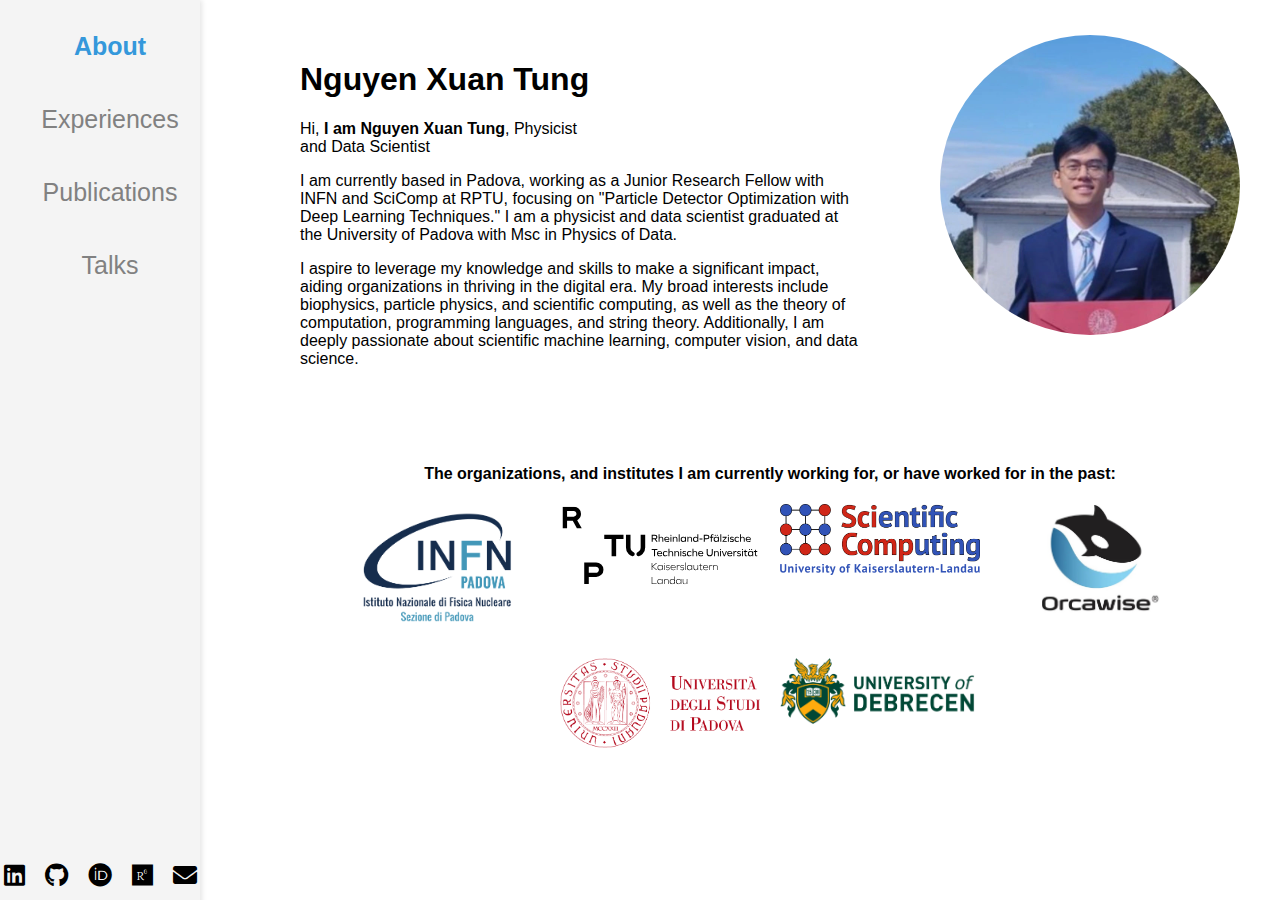
==== commit 81343b16: "Update" ====
--- a/index.html
+++ b/index.html
@@ -90,6 +90,7 @@
         </div>
 
     </div>
+
     
     <script>
         // Function to highlight the current active link
--- a/stylesheet.css
+++ b/stylesheet.css
@@ -10,6 +10,8 @@
   background-repeat: no-repeat;
   background-attachment: fixed;
   height: 100vh;
+  justify-content: center;  /* Centers content horizontally */
+  align-items: center;     /* Centers content vertically */
 }
 
 .sidenav {
@@ -22,6 +24,7 @@
   background-color: #111;
   padding-top: 20px;
   box-shadow: 2px 0 5px rgba(0,0,0,0.1);
+  overflow-y: auto; /* Allow scrolling if content overflows */
 }
 
 .navblock_text {
@@ -55,6 +58,7 @@
 .main {
   margin-left: 260px;
   padding: 20px;
+  
 }
 
 .social_links {
@@ -84,72 +88,79 @@
 }
 
 /* Responsive styles for smaller screens */
+@media screen and (max-width: 992px) {
+  .sidenav {
+    width: 50%; /* Adjust the sidebar width for medium screens */
+    position: relative; /* Relative positioning */
+  }
+
+  .navblock_text a {
+    font-size: 18px; /* Smaller font size for medium screens */
+    padding: 10px; /* Adjust padding for medium screens */
+  }
+
+  .main {
+    margin-left: 50%; /* Adjust the margin for the main content */
+  }
+}
+
 @media screen and (max-width: 768px) {
   .sidenav {
-      width: 100%;
-      height: auto;
-      position: relative;
-  }
-
-  .sidenav .navblock_text a, .sidenav .social_links a {
-      text-align: center;
-      float: none;
-      padding: 8px 16px;
-  }
-
-  .content {
-      margin-left: 0;
-      padding: 16px;
-  }
-
-  .main {
-      margin-left: 0;
-      padding: 10%;
+    width: 40%; /* Smaller width for smaller screens */
+    height: auto;
+    position: relative;
+  }
+
+  .navblock_text a {
+    font-size: 16px; /* Smaller font size for small screens */
+    padding: 8px; /* Adjust padding for small screens */
+  }
+
+  .content, .main {
+    margin-left: 0;
+    padding: 10%;
   }
 
   .social_links {
-      display: flex;
-      justify-content: center;
-      padding: 10px 0;
-      flex-wrap: wrap; /* Allow icons to wrap to the next line */
+    display: flex;
+    justify-content: center;
+    padding: 10px 0;
+    flex-wrap: wrap; /* Allow icons to wrap to the next line */
   }
 }
 
 @media screen and (max-width: 480px) {
-  .sidenav .navblock_text a, .sidenav .social_links a {
-      font-size: 20px;
-  }
-
-  .content {
-      padding: 8px;
-  }
-
-  .main {
-      padding: 5%;
+  .sidenav {
+    width: 100px; /* Smaller width for very small screens */
+  }
+
+  .navblock_text a {
+    font-size: 14px; /* Smaller font size for very small screens */
+    padding: 6px; /* Adjust padding for very small screens */
+  }
+
+  .content, .main {
+    padding: 5%;
   }
 
   .profile-container {
-      flex-direction: column;
-      align-items: center;
+    flex-direction: column;
+    align-items: center;
   }
 
   .profile-text, .profile-photo {
-      max-width: 100%;
-      margin: 0;
-  }
-
-  .social_links {
-      display: flex;
-      justify-content: center;
-      padding: 10px 0;
-      flex-wrap: wrap; /* Allow icons to wrap to the next line */
+    max-width: 100%;
+    margin: 0;
   }
 
   .social_links a {
-      margin: 5px; /* Add margin to prevent overlap */
-      flex: 1 1 50px; /* Adjust the width of each icon */
-  }
-}
+    margin: 5px; /* Add margin to prevent overlap */
+    flex: 1 1 50px; /* Adjust the width of each icon */
+  }
+}
+
+
+
 
 
 
@@ -385,5 +396,3 @@
   height: auto;
   border-radius: 50%;
 }
-
-
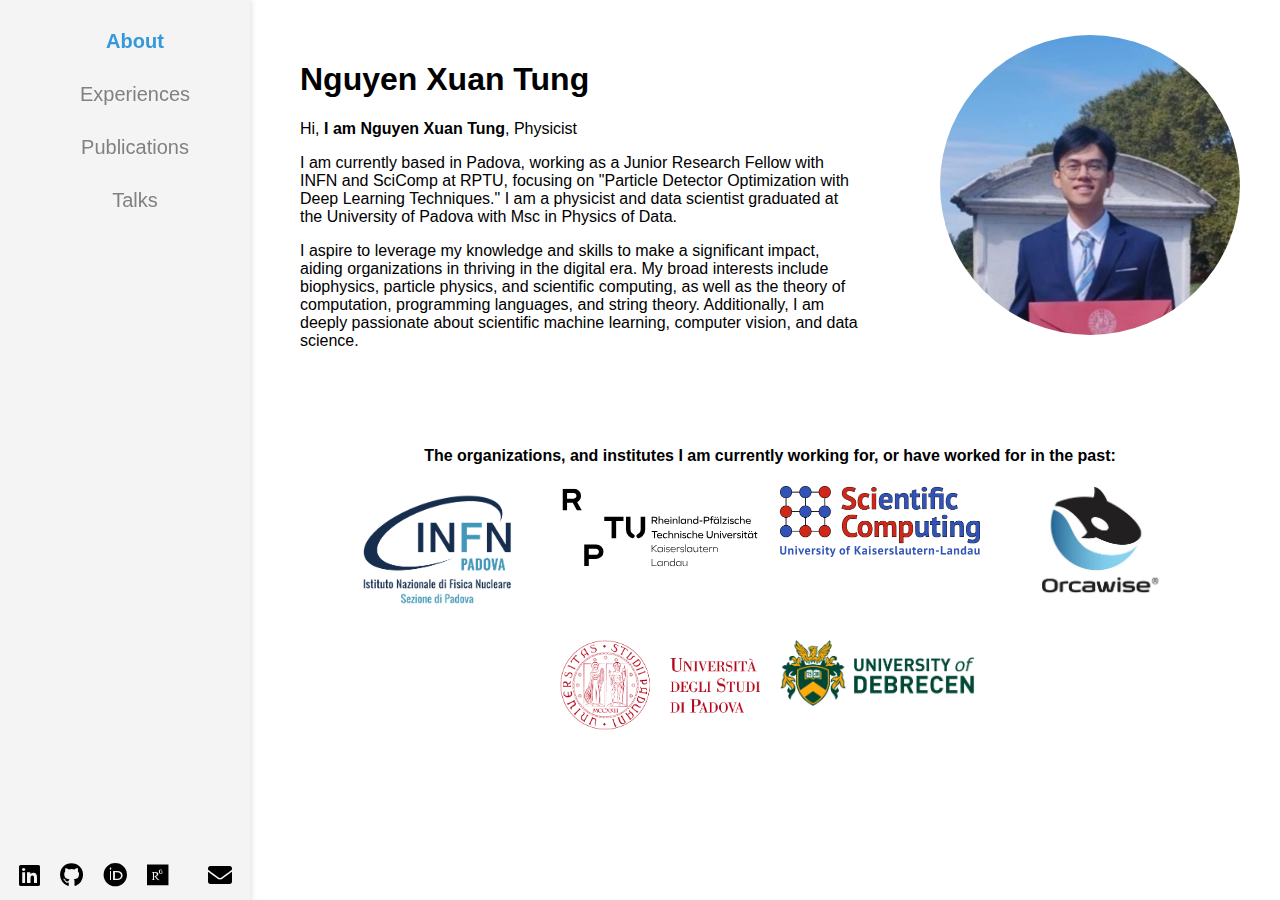
==== commit b6ae4c63: "Update index.html" ====
--- a/index.html
+++ b/index.html
@@ -31,21 +31,31 @@
             </div>
         </div>
         <div class="social_links">
+            
             <a class="about_links" target="blank" href="https://www.linkedin.com/in/tungnguyen1998/">
                 <i class="fab fa-linkedin"></i>
             </a>
+            
             <a class="about_links" target="blank" href="https://github.com/Tungcg1906">
                 <i class="fab fa-github"></i>
             </a>
+            
             <a class="about_links" target="blank" href="https://orcid.org/0009-0009-6527-441X">
                 <i class="fab fa-orcid"></i>
             </a>
+            
             <a class="about_links" target="blank" href="https://www.researchgate.net/profile/Xuan-Tung-Nguyen-4">
                 <i class="fab fa-researchgate"></i>
             </a>
+            
+            <a class="about_links" target="blank" href="https://inspirehep.net/authors/2835293?ui-exclude-self-citations=true">
+                <i class="fab fa-inspirehep"></i>
+            </a>
+            
             <a class="about_links" target="blank" href="mailto:tungcg1906@gmail.com">
                 <i class="icon solid fas fa-envelope"></i>
             </a>
+            
         </div>
     </div>
     
@@ -54,7 +64,7 @@
             <div class="profile-text">
                 <h1>Nguyen Xuan Tung</h1>
                 <p>Hi, <strong>I am Nguyen Xuan Tung</strong>, Physicist<br />
-                   and Data Scientist<br /> 
+
                 </p>
                 <p>I am currently based in Padova, working as a Junior Research Fellow with INFN and SciComp at RPTU, focusing on "Particle Detector Optimization with Deep Learning Techniques." I am a physicist and data scientist graduated at the University of Padova with Msc in Physics of Data.</p>
                 <p>I aspire to leverage my knowledge and skills to make a significant impact, aiding organizations in thriving in the digital era. My broad interests include biophysics, particle physics, and scientific computing, as well as the theory of computation, programming languages, and string theory. Additionally, I am deeply passionate about scientific machine learning, computer vision, and data science.</p>
--- a/stylesheet.css
+++ b/stylesheet.css
@@ -4,14 +4,13 @@
   padding: 0;
 }
 
-/* Style page content */
 body.index-background {
   background-size: cover;
   background-repeat: no-repeat;
   background-attachment: fixed;
   height: 100vh;
-  justify-content: center;  /* Centers content horizontally */
-  align-items: center;     /* Centers content vertically */
+  justify-content: center;
+  align-items: center;
 }
 
 .sidenav {
@@ -21,10 +20,17 @@
   top: 0;
   left: 0;
   height: 100%;
-  background-color: #111;
+  background-color: #f4f4f4;
+  display: flex;
+  flex-direction: column;
+  justify-content: space-between; /* Ensure space between nav and social links */
   padding-top: 20px;
   box-shadow: 2px 0 5px rgba(0,0,0,0.1);
-  overflow-y: auto; /* Allow scrolling if content overflows */
+  overflow: hidden; /* Prevent overflow */
+}
+
+.navblock {
+  flex-grow: 1; /* Allow the navblock to grow and take available space */
 }
 
 .navblock_text {
@@ -32,17 +38,17 @@
   flex-direction: column;
   align-items: center;
   width: 100%;
-  padding: 0 10px; /* Add padding to avoid overflow */
+  padding: 0 10px;
 }
 
 .navblock_text a {
-  padding: 10px 16px; /* Adjust padding for space around text */
-  margin-bottom: 10px; /* Increase margin to create space between links */
+  padding: 10px 16px;
+  margin-bottom: 10px;
   text-decoration: none;
   text-align: center;
-  font-size: 20px; /* Adjusted font size */
+  font-size: 20px;
   color: #818181;
-  width: calc(100% - 20px); /* Ensure links fit within the container */
+  width: calc(100% - 20px);
   box-sizing: border-box;
 }
 
@@ -55,10 +61,19 @@
   font-weight: bold;
 }
 
-.main {
+.main, #main {
   margin-left: 260px;
   padding: 20px;
-  
+  max-width: calc(100% - 280px);
+}
+
+header.major {
+  text-align: center;
+  margin-bottom: 40px;
+}
+
+header.major h2 {
+  font-size: 2.5em;
 }
 
 .social_links {
@@ -80,67 +95,67 @@
 }
 
 /* Responsive styles for smaller screens */
-.social_links {
-  display: flex;
-  justify-content: center;
-  padding: 10px;
-  margin-bottom: 20px;
-}
-
-/* Responsive styles for smaller screens */
 @media screen and (max-width: 992px) {
   .sidenav {
-    width: 50%; /* Adjust the sidebar width for medium screens */
-    position: relative; /* Relative positioning */
-  }
-
-  .navblock_text a {
-    font-size: 18px; /* Smaller font size for medium screens */
-    padding: 10px; /* Adjust padding for medium screens */
-  }
-
-  .main {
-    margin-left: 50%; /* Adjust the margin for the main content */
+    width: 200px;
+  }
+
+  .navblock_text a {
+    font-size: 18px;
+  }
+
+  .main, #main {
+    margin-left: 200px;
+    max-width: calc(100% - 220px);
   }
 }
 
 @media screen and (max-width: 768px) {
   .sidenav {
-    width: 40%; /* Smaller width for smaller screens */
-    height: auto;
-    position: relative;
-  }
-
-  .navblock_text a {
-    font-size: 16px; /* Smaller font size for small screens */
-    padding: 8px; /* Adjust padding for small screens */
-  }
-
-  .content, .main {
-    margin-left: 0;
-    padding: 10%;
-  }
-
-  .social_links {
-    display: flex;
-    justify-content: center;
-    padding: 10px 0;
-    flex-wrap: wrap; /* Allow icons to wrap to the next line */
+    width: 150px;
+  }
+
+  .navblock_text a {
+    font-size: 16px;
+    padding: 8px;
+  }
+
+  .main, #main {
+    margin-left: 150px;
+    max-width: calc(100% - 170px);
+  }
+}
+
+@media screen and (max-width: 576px) {
+  .sidenav {
+    width: 120px;
+  }
+
+  .navblock_text a {
+    font-size: 14px;
+    padding: 6px;
+  }
+
+  .main, #main {
+    margin-left: 120px;
+    max-width: calc(100% - 140px);
   }
 }
 
 @media screen and (max-width: 480px) {
   .sidenav {
-    width: 100px; /* Smaller width for very small screens */
-  }
-
-  .navblock_text a {
-    font-size: 14px; /* Smaller font size for very small screens */
-    padding: 6px; /* Adjust padding for very small screens */
-  }
-
-  .content, .main {
+    width: 100px;
+  }
+
+  .main, #main {
+    margin-left: 100px;
     padding: 5%;
+    max-width: calc(100% - 120px);
+  }
+
+  .navblock_text a {
+    font-size: 12px;
+    padding: 6px;
   }
 
   .profile-container {
@@ -154,149 +169,26 @@
   }
 
   .social_links a {
-    margin: 5px; /* Add margin to prevent overlap */
-    flex: 1 1 50px; /* Adjust the width of each icon */
-  }
-}
-
-
-
-
-
+    margin: 5px;
+    flex: 1 1 50px;
+  }
+}
 
 .about_links {
   text-decoration: none;
-  color: black; /* Make the icons black */
-  font-size: 1.5em; /* Adjust the size as needed */
+  color: black;
+  font-size: 1.5em;
   margin: 0 10px;
 }
-/* ################For index.html############### */
+
 .about_links i {
   display: inline-block;
-  margin-right: 0; /* Remove any additional margin */
+  margin-right: 0;
 }
 
 .about_links:hover {
-  color: #3498DB; /* Change color on hover if desired */
-}
-
-/* #################For experiences.html############## */
-body.experiences-page {
-  display: flex;
-  justify-content: center;
-  align-items: center;
-  flex-direction: column;
-  min-height: 100vh; /* Full height of the viewport */
-  margin: 0;
-}
-
-body.experiences-page .sidenav {
-  position: fixed;
-  left: 0;
-}
-
-body.experiences-page .experiences-content {
-  display: flex;
-  justify-content: center;
-  align-items: center;
-  flex-direction: column;
-  padding: 20px;
-}
-
-body.experiences-page .experience-item {
-  width: 100%;
-  max-width: 800px; /* Set a max-width to prevent it from getting too wide */
-  margin: 20px 0; /* Space between experience items */
-}
-
-/* #################For talks.html############## */
-body.talks-page {
-  display: flex;
-  justify-content: center;
-  align-items: center;
-  flex-direction: column;
-  min-height: 100vh; /* Full height of the viewport */
-  margin: 0;
-}
-
-body.talks-page .sidenav {
-  position: fixed;
-  left: 0;
-}
-
-body.talks-page .talks-content {
-  display: flex;
-  justify-content: center;
-  align-items: center;
-  flex-direction: column;
-  padding: 20px;
-}
-
-body.talks-page .talk-item {
-  width: 100%;
-  max-width: 800px; /* Set a max-width to prevent it from getting too wide */
-  margin: 20px 0; /* Space between talk items */
-}
-
-
-.sidenav {
-  width: 200px; /* Adjust width as needed */
-  position: fixed;
-  top: 0;
-  left: 0;
-  height: 100%;
-  background-color: #f4f4f4;
-  padding-top: 20px;
-  display: flex;
-  flex-direction: column;
-  justify-content: space-between;
-}
-
-.navblock_text {
-  display: flex;
-  flex-direction: column;
-  align-items: center;
-}
-
-.navblock_text a {
-  padding: 12px; /* Adjust padding for space around text */
-  margin-bottom: 20px; /* Increase margin to create space between links */
-  text-decoration: none;
-  text-align: center;
-  font-size: 25px;
-  color: #818181;
-  width: 100%;
-}
-
-.navblock_text a:hover {
-  color: #CFD8DC;
-}
-
-.navblock_text a.active {
-  color: #3498DB; /* Color for active link */
-  font-weight: bold;
-}
-
-.navblock_text a.active {
-  color: #3498DB; /* Color for active link */
-  font-weight: bold;
-}
-
-#main {
-  margin-left: 220px; /* Adjust to match sidebar width + some padding */
-  padding: 20px;
-  max-width: 800px;
-}
-
-header.major {
-  text-align: center;
-  margin-bottom: 40px;
-}
-
-header.major h2 {
-  font-size: 2.5em;
-}
-
+  color: #3498DB;
+}
 
 .affiliations-section {
   text-align: center;
@@ -316,8 +208,8 @@
 }
 
 .affiliation-item {
-  flex: 1 1 200px; /* Adjust the base width as needed */
-  max-width: 200px; /* Ensure items don’t get too wide */
+  flex: 1 1 200px;
+  max-width: 200px;
   text-align: center;
 }
 
@@ -343,8 +235,8 @@
 }
 
 .details img {
-  height: 30px; /* Adjust this to your preferred height */
-  max-width: 100px; /* Ensures images don't get too wide */
+  height: 30px;
+  max-width: 100px;
   margin-left: 10px;
 }
 
@@ -357,24 +249,17 @@
   margin-bottom: 10px;
 }
 
-.social_links {
-  display: flex;
-  justify-content: center;
-  padding: 10px;
-  margin-bottom: 20px;
-}
-
 .talk-item img {
-  max-width: 100px;  /* Adjust the width as needed */
-  height: auto;     /* Maintain aspect ratio */
+  max-width: 100px;
+  height: auto;
   display: inline-block;
-  vertical-align: middle;  /* Align images with text */
-  margin-left: 10px;  /* Space between text and image */
+  vertical-align: middle;
+  margin-left: 10px;
 }
 
 .profile-container {
   display: flex;
-  align-items: flex-start; /* Align items to the top */
+  align-items: flex-start;
   justify-content: space-between;
   padding: 20px;
 }
@@ -387,8 +272,8 @@
   max-width: 35%;
   display: flex;
   justify-content: flex-end;
-  align-self: flex-start; /* Align the photo to the top */
-  margin-top: -20px; /* Adjust the top margin as needed */
+  align-self: flex-start;
+  margin-top: -20px;
 }
 
 .profile-photo img {
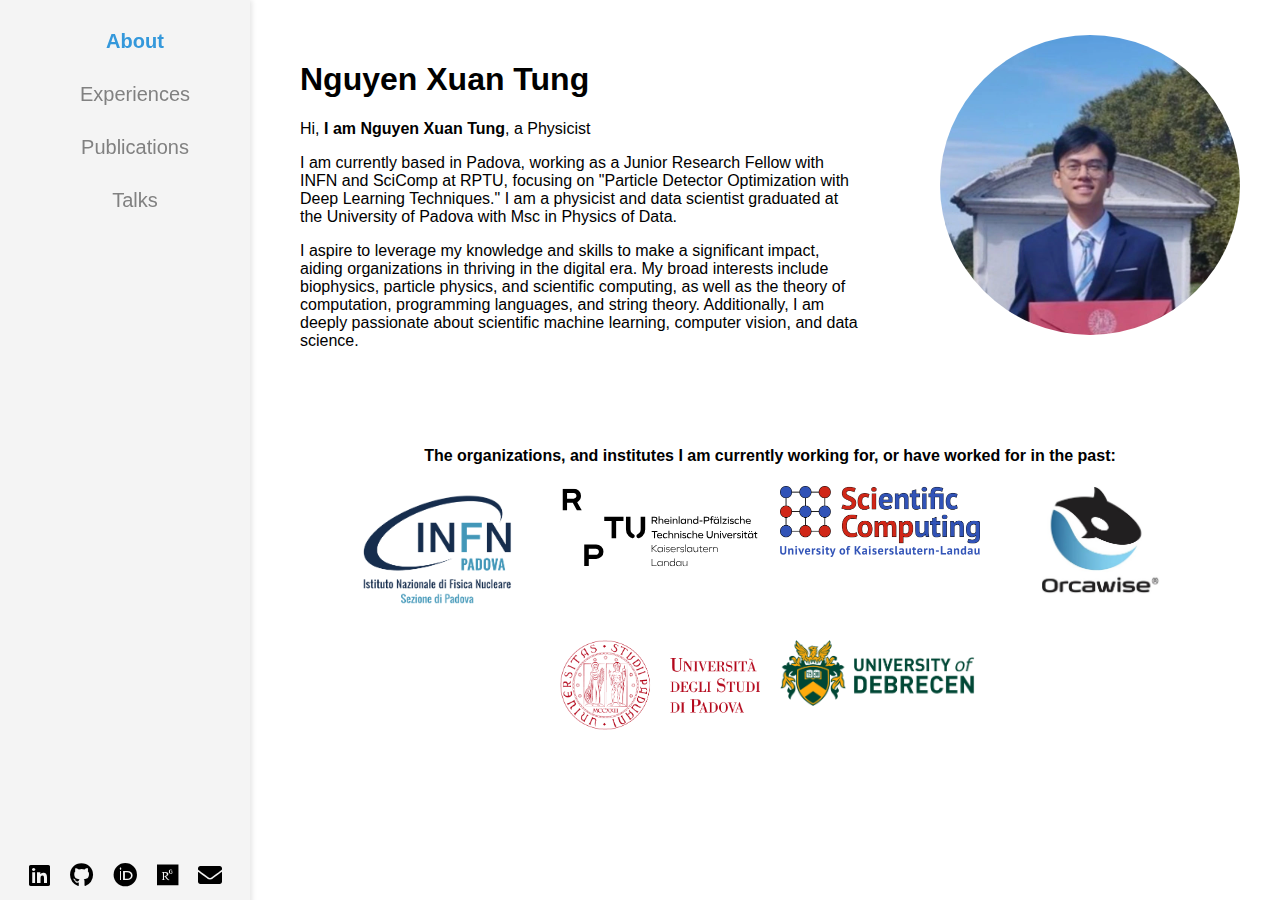
==== commit 06219f42: "Update index.html" ====
--- a/index.html
+++ b/index.html
@@ -48,10 +48,6 @@
                 <i class="fab fa-researchgate"></i>
             </a>
             
-            <a class="about_links" target="blank" href="https://inspirehep.net/authors/2835293?ui-exclude-self-citations=true">
-                <i class="fab fa-inspirehep"></i>
-            </a>
-            
             <a class="about_links" target="blank" href="mailto:tungcg1906@gmail.com">
                 <i class="icon solid fas fa-envelope"></i>
             </a>
@@ -63,7 +59,7 @@
         <div class="profile-container">
             <div class="profile-text">
                 <h1>Nguyen Xuan Tung</h1>
-                <p>Hi, <strong>I am Nguyen Xuan Tung</strong>, Physicist<br />
+                <p>Hi, <strong>I am Nguyen Xuan Tung</strong>, a Physicist<br />
 
                 </p>
                 <p>I am currently based in Padova, working as a Junior Research Fellow with INFN and SciComp at RPTU, focusing on "Particle Detector Optimization with Deep Learning Techniques." I am a physicist and data scientist graduated at the University of Padova with Msc in Physics of Data.</p>
